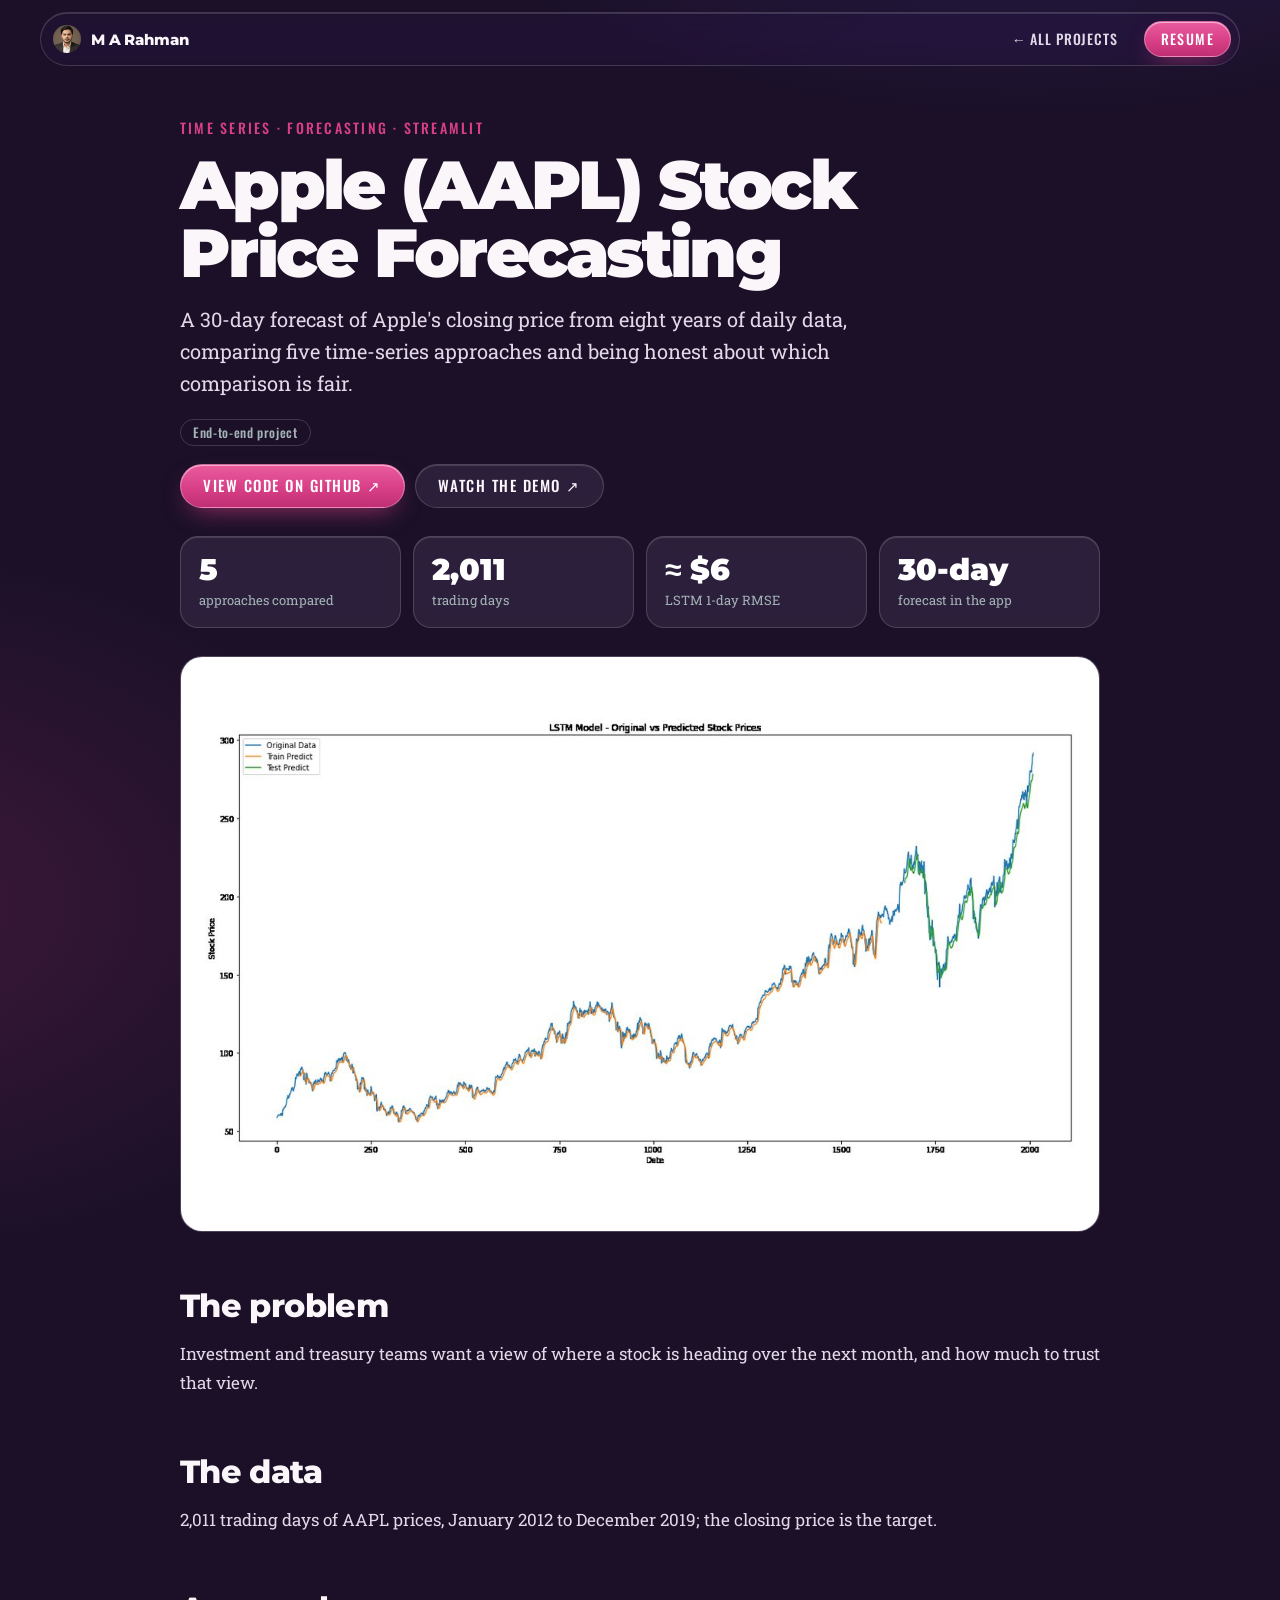
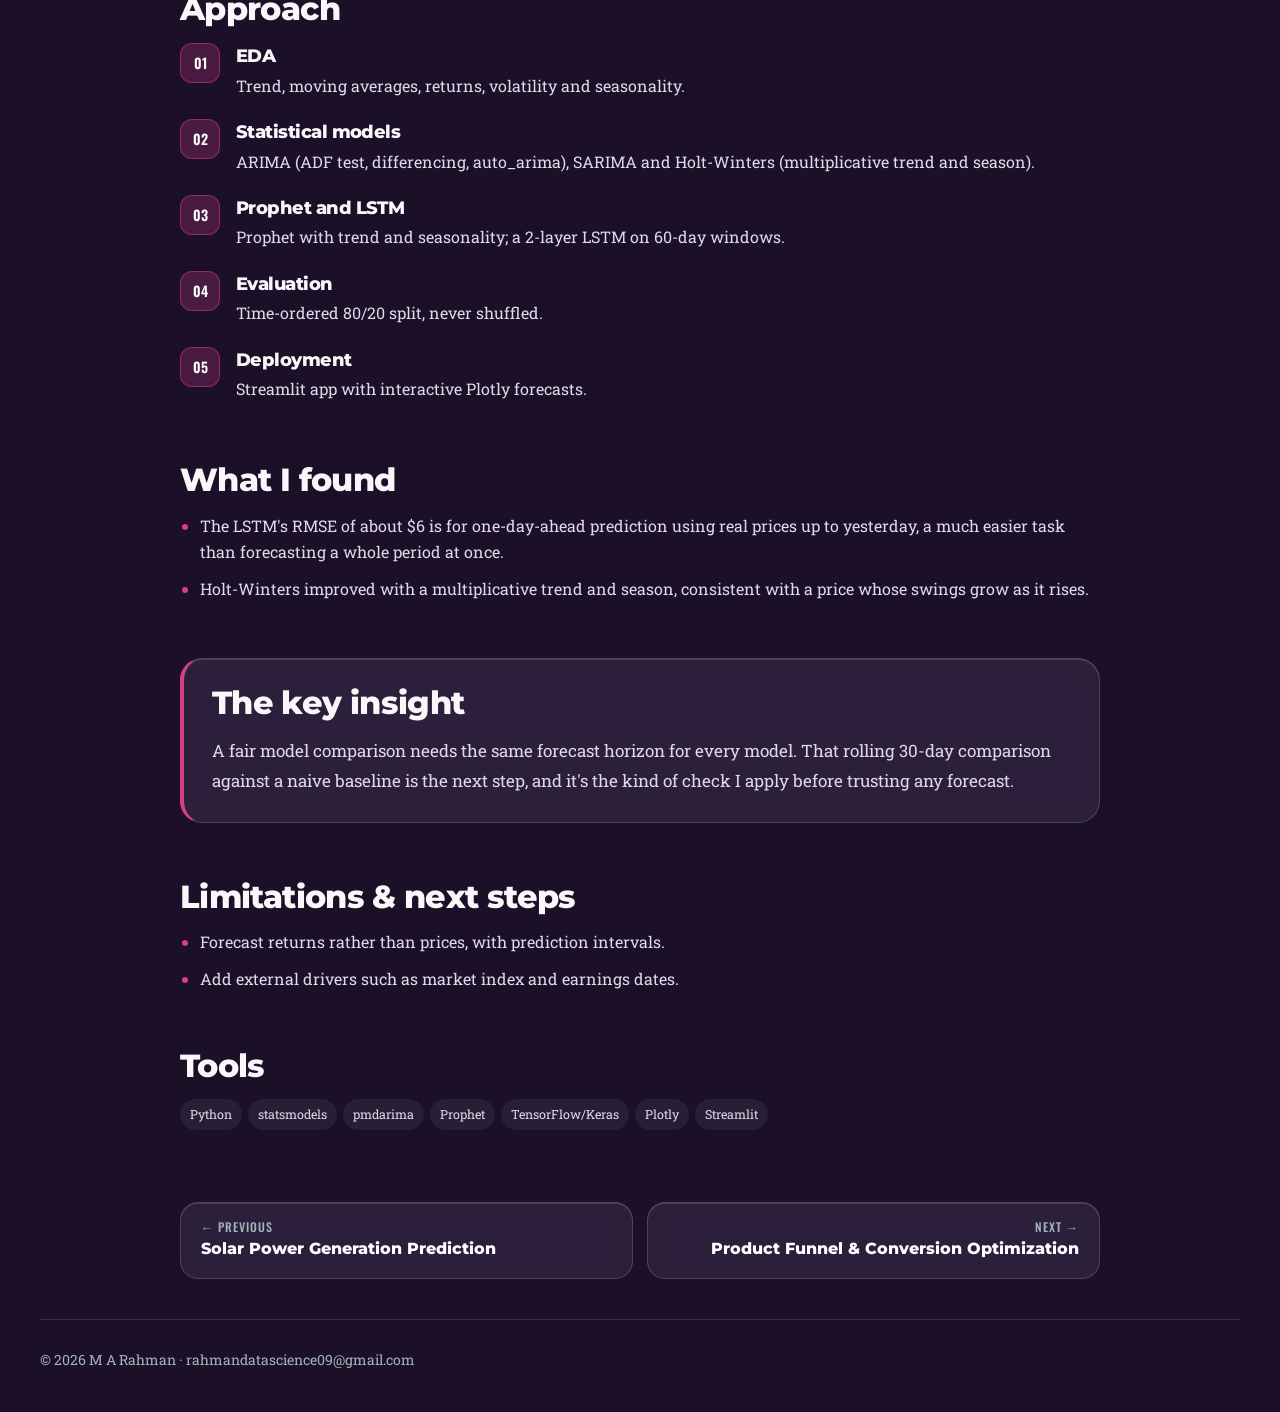
==== work/apple-forecasting.html @ 29d4dafc "Add project case studies, SQL showcase, build log, contact form and visitor analytics" ====
<!DOCTYPE html>
<html lang="en">
<head>
  <meta charset="utf-8">
  <meta name="viewport" content="width=device-width, initial-scale=1">
  <title>Apple (AAPL) Stock Price Forecasting · M A Rahman</title>
  <meta name="description" content="A 30-day forecast of Apple&#x27;s closing price from eight years of daily data, comparing five time-series approaches and being honest about which comparison is fair.">
  <meta property="og:title" content="Apple (AAPL) Stock Price Forecasting · M A Rahman, Data Analyst">
  <meta property="og:description" content="A 30-day forecast of Apple&#x27;s closing price from eight years of daily data, comparing five time-series approaches and being honest about which comparison is fair.">
  <meta property="og:image" content="https://rahman17309.github.io/assets/projects/apple.jpg">
  <meta name="theme-color" content="#1b1028">
  <link rel="icon" href="../assets/profile.jpg">
  <link rel="stylesheet" href="../css/style.css?v=9">
  <link rel="stylesheet" href="../css/case.css?v=9">
</head>
<body class="case">
  <header class="nav case-nav" id="nav">
    <a class="nav__logo" href="../index.html#top"><img src="../assets/profile.jpg" alt="" width="32" height="32"><span>M A Rahman</span></a>
    <a class="case-back" href="../index.html#work">← All projects</a>
    <a class="btn btn--small btn--primary nav__cta" href="../assets/MA_Rahman_Data_Analyst_Resume.pdf" download="MA_Rahman_Data_Analyst_Resume.pdf">Resume</a>
  </header>
  <main class="container case-main">
    <section class="case-hero">
      <p class="eyebrow">Time series · Forecasting · Streamlit</p>
      <h1>Apple (AAPL) Stock Price Forecasting</h1>
      <p class="case-lead">A 30-day forecast of Apple&#x27;s closing price from eight years of daily data, comparing five time-series approaches and being honest about which comparison is fair.</p>
      <p class="case-meta"><span>End-to-end project</span></p>
      <div class="case-links"><a class="btn btn--primary" href="https://github.com/Rahman17309/Apple-Stock-Forecasting" target="_blank" rel="noopener">View code on GitHub ↗</a><a class="btn btn--glass" href="https://www.youtube.com/watch?v=r2wZKC7ocJk" target="_blank" rel="noopener">Watch the demo ↗</a></div>
      <ul class="case-kpis"><li class="glass"><b>5</b><span>approaches compared</span></li><li class="glass"><b>2,011</b><span>trading days</span></li><li class="glass"><b>≈ $6</b><span>LSTM 1-day RMSE</span></li><li class="glass"><b>30-day</b><span>forecast in the app</span></li></ul>
      <img class="case-cover glass" src="../assets/projects/apple.jpg" alt="" width="1200" height="750">
    </section>
    <section class="case-sec"><h2>The problem</h2><p>Investment and treasury teams want a view of where a stock is heading over the next month, and how much to trust that view.</p></section>
    <section class="case-sec"><h2>The data</h2><p>2,011 trading days of AAPL prices, January 2012 to December 2019; the closing price is the target.</p></section>
    <section class="case-sec"><h2>Approach</h2><ol class="case-steps"><li><h3>EDA</h3><p>Trend, moving averages, returns, volatility and seasonality.</p></li><li><h3>Statistical models</h3><p>ARIMA (ADF test, differencing, auto_arima), SARIMA and Holt-Winters (multiplicative trend and season).</p></li><li><h3>Prophet and LSTM</h3><p>Prophet with trend and seasonality; a 2-layer LSTM on 60-day windows.</p></li><li><h3>Evaluation</h3><p>Time-ordered 80/20 split, never shuffled.</p></li><li><h3>Deployment</h3><p>Streamlit app with interactive Plotly forecasts.</p></li></ol></section>
    <section class="case-sec"><h2>What I found</h2><ul class="case-list"><li>The LSTM&#x27;s RMSE of about $6 is for one-day-ahead prediction using real prices up to yesterday, a much easier task than forecasting a whole period at once.</li><li>Holt-Winters improved with a multiplicative trend and season, consistent with a price whose swings grow as it rises.</li></ul></section>
    
    
    <section class="case-sec case-insight glass"><h2>The key insight</h2><p>A fair model comparison needs the same forecast horizon for every model. That rolling 30-day comparison against a naive baseline is the next step, and it&#x27;s the kind of check I apply before trusting any forecast.</p></section>
    <section class="case-sec"><h2>Limitations &amp; next steps</h2><ul class="case-list"><li>Forecast returns rather than prices, with prediction intervals.</li><li>Add external drivers such as market index and earnings dates.</li></ul></section>
    <section class="case-sec"><h2>Tools</h2><ul class="tags"><li>Python</li><li>statsmodels</li><li>pmdarima</li><li>Prophet</li><li>TensorFlow/Keras</li><li>Plotly</li><li>Streamlit</li></ul></section>
    <nav class="case-pager" aria-label="More projects">
      <a class="glass" href="solar-power.html"><span>← Previous</span>Solar Power Generation Prediction</a>
      <a class="glass" href="product-funnel.html"><span>Next →</span>Product Funnel &amp; Conversion Optimization</a>
    </nav>
  </main>
  <footer class="footer container"><p>© 2026 M A Rahman · <a href="mailto:rahmandatascience09@gmail.com">rahmandatascience09@gmail.com</a></p></footer>
  <script data-goatcounter="https://rahman17309.goatcounter.com/count" async src="https://gc.zgo.at/count.js"></script>
</body>
</html>
---- css/style.css ----
/* Self-hosted fonts (SIL Open Font License) */
@font-face { font-family: "Yellowtail"; font-style: normal; font-weight: 400; font-display: swap; src: url("../assets/fonts/yellowtail-latin-400-normal.woff2") format("woff2"); }
@font-face { font-family: "Montserrat"; font-style: normal; font-weight: 600; font-display: swap; src: url("../assets/fonts/montserrat-latin-600-normal.woff2") format("woff2"); }
@font-face { font-family: "Montserrat"; font-style: normal; font-weight: 800; font-display: swap; src: url("../assets/fonts/montserrat-latin-800-normal.woff2") format("woff2"); }
@font-face { font-family: "Montserrat"; font-style: normal; font-weight: 900; font-display: swap; src: url("../assets/fonts/montserrat-latin-900-normal.woff2") format("woff2"); }
@font-face { font-family: "Oswald"; font-style: normal; font-weight: 400; font-display: swap; src: url("../assets/fonts/oswald-latin-400-normal.woff2") format("woff2"); }
@font-face { font-family: "Oswald"; font-style: normal; font-weight: 500; font-display: swap; src: url("../assets/fonts/oswald-latin-500-normal.woff2") format("woff2"); }
@font-face { font-family: "Oswald"; font-style: normal; font-weight: 600; font-display: swap; src: url("../assets/fonts/oswald-latin-600-normal.woff2") format("woff2"); }
@font-face { font-family: "Roboto Slab"; font-style: normal; font-weight: 300; font-display: swap; src: url("../assets/fonts/roboto-slab-latin-300-normal.woff2") format("woff2"); }
@font-face { font-family: "Roboto Slab"; font-style: normal; font-weight: 400; font-display: swap; src: url("../assets/fonts/roboto-slab-latin-400-normal.woff2") format("woff2"); }
@font-face { font-family: "Roboto Slab"; font-style: normal; font-weight: 500; font-display: swap; src: url("../assets/fonts/roboto-slab-latin-500-normal.woff2") format("woff2"); }
/*
VOICE   bold and warm: big heavy headlines with a handwritten accent, condensed caps for labels
IDEA    a night-sky "data galaxy" that reshapes itself for each chapter of the page
PICTURE glowing particle shapes (globe, ring, wave, bar chart, helix, galaxy) behind liquid-glass panels
COLOUR  deep purple #2A1B3D, violet #44318D, pink #D83F87, coral #E98074, mist #A4B3B6
TYPE    Montserrat 800/900 headlines, Yellowtail script accent, Oswald labels, Roboto Slab body
*/
:root {
  --bg: #1b1028;
  --ink: #fbf6fa;
  --ink-2: #e2d9e8;
  --muted: #a4b3b6;
  --line: rgba(255, 255, 255, 0.12);
  --line-2: rgba(255, 255, 255, 0.2);
  --glass: rgba(42, 27, 61, 0.48);
  --glass-2: rgba(68, 49, 141, 0.28);
  --pink: #d83f87;
  --pink-2: #e2589a;
  --coral: #e98074;
  --violet: #44318d;
  --plum: #2a1b3d;

  --font: "Roboto Slab", Georgia, serif;
  --font-display: "Montserrat", -apple-system, "Segoe UI", sans-serif;
  --font-label: "Oswald", "Arial Narrow", sans-serif;
  --font-script: "Yellowtail", "Brush Script MT", cursive;
  --ease-out: cubic-bezier(0.23, 1, 0.32, 1);
  --radius: 24px;
  --container: 1200px;
}

*, *::before, *::after { box-sizing: border-box; min-width: 0; }
html { scroll-behavior: smooth; scroll-padding-top: 84px; -webkit-text-size-adjust: 100%; overflow-x: clip; }
@media (prefers-reduced-motion: reduce) { html { scroll-behavior: auto; } }
body { margin: 0; background: radial-gradient(ellipse 120% 90% at 70% 0%, #44318d 0%, #2a1b3d 45%, #170c22 100%) fixed var(--bg); color: var(--ink); font: 400 16px/1.7 var(--font); letter-spacing: 0; -webkit-font-smoothing: antialiased; overflow-x: clip; }
img { max-width: 100%; display: block; }
a { color: inherit; text-decoration: none; }
ul, ol { margin: 0; padding: 0; list-style: none; }
h1, h2, h3 { margin: 0; font-family: var(--font-display); font-weight: 800; letter-spacing: -0.03em; line-height: 1.08; text-wrap: balance; }
p { margin: 0 0 1em; text-wrap: pretty; }
strong { color: var(--ink); font-weight: 500; }
::selection { background: var(--pink); color: #fff; }
:focus-visible { outline: 2px solid var(--pink); outline-offset: 3px; border-radius: 8px; }
.container { width: min(var(--container), 100% - 48px); margin-inline: auto; }
.skip { position: absolute; left: 16px; top: -60px; z-index: 100; background: var(--pink); color: #fff; padding: 10px 14px; border-radius: 10px; font-weight: 600; }
.skip:focus { top: 16px; }

/* Background terrain (fixed behind the page, fades in after the intro) */
.bg-canvas { position: fixed; inset: 0; width: 100%; height: 100%; z-index: -2; }
.bg-veil { position: fixed; inset: 0; z-index: -1; pointer-events: none; background: radial-gradient(ellipse 80% 70% at 50% 45%, rgba(23,12,34,0) 30%, rgba(23,12,34,0.55) 100%); }

/* Scroll progress */
.progress { position: fixed; inset: 0 0 auto; height: 2px; z-index: 70; }
.progress span { display: block; height: 100%; background: linear-gradient(90deg, var(--pink), var(--coral)); transform-origin: left; transform: scaleX(0); }

/* Glass surface */
.glass { background: var(--glass); border: 1px solid var(--line); backdrop-filter: blur(20px) saturate(160%); -webkit-backdrop-filter: blur(20px) saturate(160%); }

/* Buttons */
.btn { display: inline-flex; align-items: center; justify-content: center; gap: 8px; min-height: 44px; padding: 12px 22px; border-radius: 999px; border: 1px solid transparent; font: 500 15px/1 var(--font-label); text-transform: uppercase; letter-spacing: 0.1em; cursor: pointer; transition: transform 160ms var(--ease-out), background-color 200ms ease, border-color 200ms ease; }
.btn:active { transform: scale(0.97); }
.btn--primary { background: var(--pink); color: #fff; }
.btn--glass { background: rgba(255,255,255,0.08); color: var(--ink); border-color: var(--line-2); backdrop-filter: blur(12px); -webkit-backdrop-filter: blur(12px); }
.btn--small { min-height: 36px; padding: 8px 16px; font-size: 14px; }
@media (hover: hover) and (pointer: fine) {
  .btn--primary:hover { background: var(--pink-2); }
  .btn--glass:hover { background: rgba(255,255,255,0.14); }
}

/* Nav */
.nav { position: fixed; top: 12px; left: 50%; transform: translateX(-50%); z-index: 60; width: min(var(--container), 100% - 24px); display: flex; align-items: center; gap: 16px; padding: 8px 8px 8px 12px; border-radius: 999px; background: rgba(18,18,20,0.66); border: 1px solid var(--line); backdrop-filter: blur(20px) saturate(180%); -webkit-backdrop-filter: blur(20px) saturate(180%); transition: transform 300ms var(--ease-out); }
.nav.is-hidden { transform: translate(-50%, -140%); }
.nav__logo { display: flex; align-items: center; gap: 10px; font: 800 15px/1 var(--font-display); letter-spacing: -0.01em; margin-right: auto; }
.nav__logo img { width: 28px; height: 28px; border-radius: 50%; object-fit: cover; }
.nav__links { display: flex; gap: 2px; }
.nav__links a { position: relative; z-index: 1; padding: 8px 14px; border-radius: 999px; font: 500 13.5px/1.2 var(--font-label); text-transform: uppercase; letter-spacing: 0.12em; color: var(--ink-2); transition: color 200ms ease, background-color 200ms ease; }
.nav__links a.is-active { color: var(--ink); background: rgba(255,255,255,0.1); }
@media (hover: hover) and (pointer: fine) { .nav__links a:hover { color: var(--ink); } }
.nav__icons { display: flex; align-items: center; gap: 6px; }
.icon-btn { display: grid; place-items: center; width: 36px; height: 36px; border-radius: 50%; color: var(--ink-2); transition: background-color 200ms ease, color 200ms ease; }
.icon-btn svg { width: 17px; height: 17px; fill: currentColor; }
@media (hover: hover) and (pointer: fine) { .icon-btn:hover { background: rgba(255,255,255,0.1); color: var(--ink); } }

/* Intro */
.intro { position: relative; min-height: 100svh; display: grid; place-items: center; text-align: center; overflow: hidden; }
.intro__glow { position: absolute; inset: 0; pointer-events: none; background: radial-gradient(circle at 50% 30%, rgba(23,12,34,0.65), rgba(23,12,34,0.25) 35%, transparent 60%); }
.intro__inner { position: relative; padding-block: 120px 96px; }
.intro__portrait { position: relative; width: clamp(160px, 22vw, 230px); aspect-ratio: 1; margin: 0 auto 32px; }
.intro__portrait img { position: relative; width: 100%; height: 100%; border-radius: 50%; object-fit: cover; box-shadow: 0 30px 80px -20px rgba(216,63,135,0.45), 0 0 0 1px rgba(255,255,255,0.12); }
.portrait-ring { position: absolute; inset: -10px; border-radius: 50%; background: conic-gradient(from 0deg, var(--pink), var(--coral), transparent 40%, transparent 60%, var(--pink)); -webkit-mask: radial-gradient(farthest-side, transparent calc(100% - 2px), #000 calc(100% - 1.5px)); mask: radial-gradient(farthest-side, transparent calc(100% - 2px), #000 calc(100% - 1.5px)); animation: spin 8s linear infinite; }
@keyframes spin { to { transform: rotate(360deg); } }
.status { position: absolute; left: 50%; bottom: -6px; transform: translateX(-50%); display: inline-flex; align-items: center; gap: 8px; white-space: nowrap; padding: 7px 14px; border-radius: 999px; font-size: 13px; font-weight: 500; background: rgba(28,28,30,0.85); border: 1px solid var(--line-2); backdrop-filter: blur(12px); }
.status__dot { width: 8px; height: 8px; border-radius: 50%; background: #30d158; box-shadow: 0 0 0 3px rgba(48,209,88,0.25); }
.intro__hello { font: 500 clamp(15px, 1.6vw, 18px)/1.4 var(--font-label); text-transform: uppercase; letter-spacing: 0.12em; color: var(--ink-2); margin-bottom: 18px; }
.intro__title { font-size: clamp(40px, 7vw, 96px); font-weight: 900; letter-spacing: -0.035em; line-height: 1; margin-bottom: 22px; }
.grad { font-family: var(--font-script); font-weight: 400; letter-spacing: 0; font-size: 1.12em; line-height: 1.05; background: linear-gradient(92deg, var(--pink) 0%, var(--coral) 100%); -webkit-background-clip: text; background-clip: text; color: transparent; padding: 0 0.12em; }
.intro__lead { max-width: 620px; margin: 0 auto 34px; font-size: clamp(17px, 1.7vw, 21px); color: var(--muted); }
.intro__actions { display: flex; justify-content: center; flex-wrap: wrap; gap: 12px; margin-bottom: 28px; }
.intro__social { display: flex; justify-content: center; gap: 24px; font-size: 15px; }
.intro__social a { color: var(--pink); }
@media (hover: hover) and (pointer: fine) { .intro__social a:hover { text-decoration: underline; text-underline-offset: 4px; } }
.scroll-cue { position: absolute; left: 50%; bottom: 26px; width: 24px; height: 38px; margin-left: -12px; border: 1.5px solid var(--line-2); border-radius: 999px; }
.scroll-cue span { position: absolute; left: 50%; top: 8px; width: 3px; height: 7px; margin-left: -1.5px; border-radius: 2px; background: var(--ink); animation: cue 1.8s var(--ease-out) infinite; }
@keyframes cue { 0% { transform: translateY(0); opacity: 1; } 70% { transform: translateY(12px); opacity: 0; } 100% { opacity: 0; } }

/* Stats */
.stats { display: grid; grid-template-columns: repeat(4, minmax(0, 1fr)); gap: 14px; margin-top: 40px; }
.stat { border-radius: 20px; padding: 22px 22px 20px; }
.stat b { display: block; font-family: var(--font-display); font-size: clamp(30px, 3.4vw, 42px); font-weight: 900; letter-spacing: -0.035em; line-height: 1.05; font-variant-numeric: tabular-nums; }
.stat span:not(.count) { display: block; margin-top: 6px; color: var(--muted); font-size: 14px; line-height: 1.4; }

/* Sections */
.section { padding-block: clamp(72px, 10vw, 128px); }
.eyebrow { color: var(--pink); font: 500 14px/1.2 var(--font-label); text-transform: uppercase; letter-spacing: 0.16em; margin-bottom: 14px; }
.h2 { font-size: clamp(32px, 5vw, 60px); font-weight: 900; letter-spacing: -0.035em; margin-bottom: 44px; }
.h2 .script, .contact__title .script { font-family: var(--font-script); font-weight: 400; letter-spacing: 0; color: var(--pink); font-size: 1.1em; }
.soft { color: var(--muted); }
.card { border-radius: var(--radius); padding: 28px; }
.card h3 { font-size: 21px; margin-bottom: 10px; }
.card p { color: var(--muted); font-size: 15.5px; margin: 0; }

/* About */
.about__grid { display: grid; grid-template-columns: minmax(0, 1fr) minmax(0, 1.1fr); gap: clamp(32px, 6vw, 80px); align-items: start; }
.about__grid .h2 { margin-bottom: 0; }
.about__text p { color: var(--ink-2); font-size: 18px; }
.facts { display: grid; grid-template-columns: repeat(2, minmax(0, 1fr)); gap: 12px; margin-top: 28px; }
.facts li { padding: 16px 18px; border-radius: 16px; background: var(--glass-2); border: 1px solid var(--line); font-weight: 500; }
.facts span { display: block; font-size: 13px; color: var(--muted); font-weight: 400; margin-bottom: 2px; }

/* Services */
.services__grid { display: grid; grid-template-columns: repeat(4, minmax(0, 1fr)); gap: 16px; }
.card__icon { display: grid; place-items: center; width: 48px; height: 48px; border-radius: 14px; background: linear-gradient(135deg, rgba(216,63,135,0.25), rgba(233,128,116,0.12)); margin-bottom: 22px; }
.card__icon svg { width: 24px; height: 24px; fill: none; stroke: var(--coral); stroke-width: 1.8; stroke-linecap: round; stroke-linejoin: round; }
.services .card { transition: transform 300ms var(--ease-out), border-color 300ms ease; }
@media (hover: hover) and (pointer: fine) { .services .card:hover { transform: translateY(-6px); border-color: rgba(216,63,135,0.4); } }

/* Work cards */
.work__head { display: flex; justify-content: space-between; align-items: end; flex-wrap: wrap; gap: 20px; margin-bottom: 36px; }
.work__head .h2 { margin: 0; }
.filters { display: flex; flex-wrap: wrap; gap: 8px; }
.chip { position: relative; z-index: 1; min-height: 38px; padding: 8px 16px; border-radius: 999px; border: 0; background: transparent; color: var(--ink-2); font: 500 13px/1 var(--font-label); text-transform: uppercase; letter-spacing: 0.1em; cursor: pointer; transition: background-color 200ms ease, color 200ms ease, border-color 200ms ease, transform 160ms var(--ease-out); }
.chip:active { transform: scale(0.97); }
.chip.is-active { color: #fff; }
.cards { display: grid; grid-template-columns: repeat(3, minmax(0, 1fr)); gap: 20px; }
.pcard { display: flex; flex-direction: column; border-radius: var(--radius); overflow: hidden; transition: transform 350ms var(--ease-out), border-color 300ms ease, box-shadow 350ms var(--ease-out); }
.pcard.is-hidden { display: none; }
.pcard__media { position: relative; display: block; aspect-ratio: 16 / 10; overflow: hidden; background: #fff; }
.pcard__media img { width: 100%; height: 100%; object-fit: cover; object-position: left top; transition: transform 700ms var(--ease-out); }
.badge { position: absolute; top: 12px; left: 12px; padding: 5px 10px; border-radius: 999px; background: var(--pink); color: #fff; font-size: 12px; font-weight: 600; }
.pcard__body { display: flex; flex-direction: column; flex: 1; padding: 22px 22px 24px; }
.pcard__body > .pcard__kicker { font: 500 12.5px/1.3 var(--font-label); text-transform: uppercase; letter-spacing: 0.12em; color: var(--coral); margin-bottom: 8px; }
.pcard h3 { font-size: 21px; margin-bottom: 10px; line-height: 1.2; }
.pcard h3 a { background-image: linear-gradient(currentColor, currentColor); background-size: 0 1px; background-repeat: no-repeat; background-position: 0 100%; transition: background-size 300ms var(--ease-out); }
.pcard__body > p { color: var(--muted); font-size: 15px; line-height: 1.55; }
.kpis { display: flex; gap: 10px; margin: 4px 0 16px; flex-wrap: wrap; }
.kpis li { padding: 8px 12px; border-radius: 12px; background: rgba(216,63,135,0.1); border: 1px solid rgba(216,63,135,0.22); font-size: 13px; color: var(--ink-2); }
.kpis b { color: var(--ink); font-size: 15px; margin-right: 2px; }
.tags { display: flex; flex-wrap: wrap; gap: 6px; margin-bottom: 18px; }
.tags li { font-size: 12.5px; padding: 5px 10px; border-radius: 999px; background: rgba(255,255,255,0.06); color: var(--ink-2); }
.pcard__links { display: flex; gap: 18px; margin-top: auto; font-size: 15px; font-weight: 500; }
.pcard__links a { color: var(--pink); }
.pcard--text { background: linear-gradient(160deg, rgba(216,63,135,0.35), rgba(68,49,141,0.4) 60%); }
.pcard--text .pcard__body { justify-content: center; padding: 30px; }
.big-num { font-family: var(--font-display); font-size: 84px; font-weight: 900; letter-spacing: -0.05em; line-height: 1; margin: 0 0 8px; background: linear-gradient(180deg, #fff, #f3b1cf); -webkit-background-clip: text; background-clip: text; color: transparent; }
@media (hover: hover) and (pointer: fine) {
  .pcard:hover { transform: translateY(-6px); border-color: rgba(216,63,135,0.35); box-shadow: 0 24px 60px -24px rgba(216,63,135,0.35); }
  .pcard:hover .pcard__media img { transform: scale(1.04); }
  .pcard:hover h3 a { background-size: 100% 1px; }
  .chip:not(.is-active):hover { background: rgba(255,255,255,0.12); color: var(--ink); }
}
.more { text-align: center; margin: 36px 0 0; }
.more a { color: var(--pink); font-weight: 500; }

/* Experience */
.timeline { position: relative; padding-left: 40px; max-width: 920px; }
.timeline__line { position: absolute; left: 10px; top: 14px; bottom: 14px; width: 2px; background: var(--line); border-radius: 2px; }
.timeline__fill { position: absolute; inset: 0; background: linear-gradient(var(--pink), var(--coral)); transform-origin: top; transform: scaleY(0); }
.job { position: relative; border-radius: var(--radius); padding: 26px 28px; margin-bottom: 18px; }
.job__dot { position: absolute; left: -36px; top: 32px; width: 14px; height: 14px; border-radius: 50%; background: var(--plum); border: 2px solid var(--pink); }
.job__head { display: flex; justify-content: space-between; align-items: baseline; flex-wrap: wrap; gap: 6px 16px; margin-bottom: 14px; }
.job h3 { font-size: 22px; }
.job h3 span { color: var(--coral); font-weight: 600; margin-left: 6px; }
.job__when { margin: 0; font-size: 14px; color: var(--muted); }
.job ul li { position: relative; padding-left: 18px; color: var(--ink-2); font-size: 15.5px; margin-bottom: 8px; }
.job ul li::before { content: ""; position: absolute; left: 0; top: 0.7em; width: 6px; height: 6px; border-radius: 50%; background: var(--pink); }

/* Skills */
.skills__grid { display: grid; grid-template-columns: repeat(3, minmax(0, 1fr)); gap: 16px; }
.chips { display: flex; flex-wrap: wrap; gap: 8px; margin-top: 6px; }
.chips li { font-size: 14px; padding: 7px 13px; border-radius: 999px; background: rgba(255,255,255,0.07); border: 1px solid var(--line); color: var(--ink-2); }

/* Contact */
.contact__card { border-radius: 32px; padding: clamp(36px, 6vw, 72px); text-align: center; background: linear-gradient(160deg, rgba(216,63,135,0.3), rgba(68,49,141,0.35) 60%); }
.contact__title { font-size: clamp(38px, 6vw, 72px); font-weight: 900; letter-spacing: -0.035em; margin-bottom: 16px; }
.contact__lead { color: var(--ink-2); max-width: 540px; margin: 0 auto 18px; font-size: 18px; }
.contact__email { font-size: clamp(18px, 2.4vw, 24px); font-weight: 600; margin-bottom: 28px; overflow-wrap: anywhere; }
.contact__email a { color: var(--pink); }
.contact__actions { display: flex; justify-content: center; flex-wrap: wrap; gap: 10px; }

/* Footer */
.footer { display: flex; justify-content: space-between; align-items: center; flex-wrap: wrap; gap: 16px; padding-block: 28px 40px; border-top: 1px solid var(--line); color: var(--muted); font-size: 14px; }
.footer p { margin: 0; }
.footer ul { display: flex; gap: 20px; }
@media (hover: hover) and (pointer: fine) { .footer a:hover { color: var(--ink); } }

/* Back to top + toast */
.to-top { position: fixed; right: 20px; bottom: 20px; z-index: 50; display: grid; place-items: center; width: 46px; height: 46px; border-radius: 50%; background: rgba(28,28,30,0.8); border: 1px solid var(--line-2); backdrop-filter: blur(12px); opacity: 0; transform: translateY(12px); pointer-events: none; transition: opacity 250ms ease, transform 300ms var(--ease-out); }
.to-top.is-visible { opacity: 1; transform: translateY(0); pointer-events: auto; }
.to-top svg { width: 20px; height: 20px; fill: none; stroke: var(--ink); stroke-width: 2; stroke-linecap: round; stroke-linejoin: round; }
.toast { position: fixed; left: 50%; bottom: 28px; z-index: 80; transform: translate(-50%, 16px); opacity: 0; padding: 12px 18px; border-radius: 14px; background: rgba(44,44,46,0.95); border: 1px solid var(--line-2); font-size: 14px; pointer-events: none; transition: opacity 250ms ease, transform 300ms var(--ease-out); }
.toast.is-visible { opacity: 1; transform: translate(-50%, 0); }

/* Motion initial states (only with JS + motion allowed) */
.js-motion .reveal, .js-motion .reveal-intro { opacity: 0; transform: translateY(26px); }
.js-motion .intro__portrait { opacity: 0; transform: scale(0.9); }

/* Responsive */
@media (max-width: 1060px) {
  .services__grid { grid-template-columns: repeat(2, minmax(0, 1fr)); }
  .cards, .skills__grid { grid-template-columns: repeat(2, minmax(0, 1fr)); }
  .stats { grid-template-columns: repeat(2, minmax(0, 1fr)); }
}
@media (max-width: 860px) {
  .about__grid { grid-template-columns: 1fr; }
}
@media (max-width: 600px) {
  body { font-size: 16px; }
  .container { width: min(var(--container), 100% - 32px); }
  .cards, .skills__grid, .services__grid, .facts { grid-template-columns: 1fr; }
  .stats { gap: 10px; }
  .stat { padding: 18px; }
  .job { padding: 22px 20px; }
  .timeline { padding-left: 28px; }
  .timeline__line { left: 4px; }
  .job__dot { left: -30px; }
  .footer { flex-direction: column; align-items: flex-start; }
}
@media (prefers-reduced-motion: reduce) {
  .portrait-ring, .scroll-cue span { animation: none; }
  .pcard, .pcard__media img, .services .card, .btn, .chip { transition: none; }
}

/* ============ Interactivity layer ============ */
/* Rotating role text */
.rotator { color: var(--ink); font-weight: 600; white-space: nowrap; }
.rotator__caret { display: inline-block; width: 2px; height: 1.05em; margin-left: 2px; vertical-align: -0.15em; background: var(--pink); animation: caret 1s steps(1) infinite; }
@keyframes caret { 50% { opacity: 0; } }
.hint-chip { position: fixed; left: 20px; bottom: 20px; z-index: 50; margin: 0; padding: 10px 16px; border-radius: 999px; font-size: 13px; color: var(--ink-2); background: rgba(28,28,30,0.85); border: 1px solid var(--line-2); backdrop-filter: blur(12px); opacity: 0; transform: translateY(10px); pointer-events: none; transition: opacity 300ms ease, transform 400ms var(--ease-out); }
.hint-chip.is-visible { opacity: 1; transform: none; }
@media (max-width: 600px) { .hint-chip { left: 16px; right: 80px; } }

/* Portrait tilt */
.intro__portrait { transform-style: preserve-3d; will-change: transform; }

/* Spotlight that follows the pointer on glass cards */
.glass { position: relative; }
.glass::after { content: ""; position: absolute; inset: 0; border-radius: inherit; pointer-events: none; opacity: 0; transition: opacity 300ms ease;
  background: radial-gradient(420px circle at var(--mx, 50%) var(--my, 50%), rgba(216,63,135,0.16), transparent 45%); }
@media (hover: hover) and (pointer: fine) { .glass:hover::after { opacity: 1; } }

/* Project cards: 3D tilt + quick view */
.pcard { transform-style: preserve-3d; }
.pcard__media { width: 100%; border: 0; padding: 0; cursor: zoom-in; font: inherit; color: inherit; }
.pcard__qv { position: absolute; right: 12px; bottom: 12px; padding: 7px 12px; border-radius: 999px; font-size: 13px; font-weight: 500; color: #fff; background: rgba(0,0,0,0.6); backdrop-filter: blur(10px); opacity: 0; transform: translateY(6px); transition: opacity 200ms ease, transform 250ms var(--ease-out); }
.pcard__media:focus-visible .pcard__qv { opacity: 1; transform: none; }
@media (hover: hover) and (pointer: fine) { .pcard:hover .pcard__qv { opacity: 1; transform: none; } }
@media (hover: none) { .pcard__qv { opacity: 1; transform: none; } }

/* Quick-view modal */
.modal { width: min(920px, 100% - 32px); max-height: min(88vh, 860px); padding: 0; border: 1px solid var(--line-2); border-radius: 28px; background: rgba(42,27,61,0.9); color: var(--ink); backdrop-filter: blur(24px); -webkit-backdrop-filter: blur(24px); overflow: auto; }
.modal::backdrop { background: rgba(0,0,0,0.6); backdrop-filter: blur(6px); }
.modal[open] { animation: modal-in 320ms var(--ease-out); }
@keyframes modal-in { from { opacity: 0; transform: translateY(16px) scale(0.97); } }
.modal__inner { position: relative; }
.modal__close { position: absolute; top: 14px; right: 14px; z-index: 2; width: 40px; height: 40px; border-radius: 50%; border: 0; background: rgba(0,0,0,0.55); color: #fff; font-size: 16px; cursor: pointer; backdrop-filter: blur(10px); }
.modal__media { background: #fff; aspect-ratio: 16 / 9; overflow: hidden; }
.modal__media img { width: 100%; height: 100%; object-fit: contain; }
.modal__body { padding: 28px clamp(22px, 4vw, 40px) 34px; }
.modal__kicker { color: var(--coral); font: 500 13px/1.3 var(--font-label); text-transform: uppercase; letter-spacing: 0.12em; margin-bottom: 8px; }
.modal__body h3 { font-size: clamp(26px, 3.4vw, 36px); margin-bottom: 14px; }
.modal__body > p { color: var(--ink-2); font-size: 17px; }
.modal__links { display: flex; flex-wrap: wrap; gap: 10px; margin-top: 8px; }
@media (prefers-reduced-motion: reduce) { .modal[open] { animation: none; } }

/* Custom cursor (desktop only) */
.cursor { display: none; }
@media (hover: hover) and (pointer: fine) {
  .has-cursor .cursor { display: block; position: fixed; inset: 0; pointer-events: none; z-index: 90; }
  .cursor__dot, .cursor__ring { position: fixed; left: 0; top: 0; border-radius: 50%; pointer-events: none; will-change: transform; }
  .cursor__dot { width: 6px; height: 6px; margin: -3px 0 0 -3px; background: var(--ink); }
  .cursor__ring { width: 36px; height: 36px; margin: -18px 0 0 -18px; border: 1.5px solid rgba(216,63,135,0.7); transition: width 250ms var(--ease-out), height 250ms var(--ease-out), margin 250ms var(--ease-out), background-color 250ms ease, border-color 250ms ease; }
  .has-cursor .cursor.is-hover .cursor__ring { width: 60px; height: 60px; margin: -30px 0 0 -30px; background: rgba(216,63,135,0.12); border-color: rgba(216,63,135,0.9); }
  .has-cursor .cursor.is-down .cursor__ring { width: 28px; height: 28px; margin: -14px 0 0 -14px; }
}
@media (prefers-reduced-motion: reduce) { .rotator__caret { animation: none; } }

/* ============ Liquid glass (Apple-style) ============ */
.nav, .btn--glass, .icon-btn, .filters, .to-top, .status, .hint-chip, .toast, .pcard__qv, .modal__close, .glass, .facts li {
  background: linear-gradient(135deg, rgba(255,255,255,0.16) 0%, rgba(255,255,255,0.05) 45%, rgba(255,255,255,0.09) 100%);
  border: 1px solid rgba(255,255,255,0.2);
  backdrop-filter: blur(22px) saturate(180%) brightness(1.05);
  -webkit-backdrop-filter: blur(22px) saturate(180%) brightness(1.05);
  box-shadow:
    inset 0 1px 0 rgba(255,255,255,0.45),
    inset 0 -1px 0 rgba(255,255,255,0.06),
    inset 0 0 18px rgba(255,255,255,0.05),
    0 10px 30px -12px rgba(10,4,20,0.55);
}
.glass { background: linear-gradient(140deg, rgba(255,255,255,0.11) 0%, rgba(255,255,255,0.03) 40%, rgba(68,49,141,0.18) 100%); }
.nav { background: linear-gradient(135deg, rgba(255,255,255,0.14), rgba(255,255,255,0.04)); }
/* specular sheen across the top edge */
.btn--glass, .nav, .filters, .to-top, .icon-btn { position: relative; overflow: hidden; }
.btn--glass::before, .nav::before, .filters::before, .to-top::before {
  content: ""; position: absolute; inset: 0; border-radius: inherit; pointer-events: none;
  background: linear-gradient(180deg, rgba(255,255,255,0.22) 0%, rgba(255,255,255,0) 45%);
  mix-blend-mode: screen; opacity: 0.6;
}
.icon-btn { border-radius: 50%; color: var(--ink); }
.icon-btn svg { position: relative; }

/* Primary button: glossy pink pill */
.btn--primary {
  background: linear-gradient(180deg, #ea5c9e 0%, var(--pink) 55%, #c02f73 100%);
  border: 1px solid rgba(255,255,255,0.28);
  box-shadow: inset 0 1px 0 rgba(255,255,255,0.5), 0 10px 26px -10px rgba(216,63,135,0.75);
  color: #fff;
}
@media (hover: hover) and (pointer: fine) {
  .btn--primary:hover { background: linear-gradient(180deg, #f070ab 0%, var(--pink-2) 55%, #cf3a80 100%); }
  .btn--glass:hover, .icon-btn:hover { background: linear-gradient(135deg, rgba(255,255,255,0.24), rgba(255,255,255,0.1)); }
}

/* Segmented controls with a sliding glass thumb (nav tabs + project filters) */
.filters { display: inline-flex; gap: 2px; padding: 5px; border-radius: 999px; }
.nav__links { position: relative; padding: 3px; border-radius: 999px; }
.seg-thumb {
  position: absolute; top: 0; left: 0; z-index: 0; border-radius: 999px; pointer-events: none;
  background: linear-gradient(180deg, rgba(255,255,255,0.3), rgba(255,255,255,0.12));
  border: 1px solid rgba(255,255,255,0.35);
  box-shadow: inset 0 1px 0 rgba(255,255,255,0.6), 0 6px 16px -6px rgba(216,63,135,0.6);
  transition: transform 450ms cubic-bezier(0.34, 1.4, 0.5, 1), width 450ms cubic-bezier(0.34, 1.4, 0.5, 1), opacity 200ms ease;
}
.filters .seg-thumb { background: linear-gradient(180deg, #ea5c9e, var(--pink)); border-color: rgba(255,255,255,0.35); }
.nav__links a.is-active { background: transparent; color: #fff; }
@media (prefers-reduced-motion: reduce) { .seg-thumb { transition: none; } }

/* Stats & status tweaks for the new palette */
.status__dot { background: var(--coral); box-shadow: 0 0 0 3px rgba(233,128,116,0.3); }
.kpis li { background: rgba(216,63,135,0.14); border-color: rgba(216,63,135,0.3); }
.card__icon { background: linear-gradient(135deg, rgba(216,63,135,0.35), rgba(68,49,141,0.4)); box-shadow: inset 0 1px 0 rgba(255,255,255,0.35); }
.intro__portrait img { box-shadow: 0 30px 80px -20px rgba(216,63,135,0.55), 0 0 0 1px rgba(255,255,255,0.2); }
.progress span { background: linear-gradient(90deg, var(--pink), var(--coral)); }
.footer { border-top-color: rgba(255,255,255,0.12); }
.modal::backdrop { background: rgba(23,12,34,0.65); }

/* ============ Intro loader + doom drop ============ */
.is-loading, .is-loading body { overflow: hidden; }
.loader {
  --hole: 0%;
  position: fixed; inset: 0; z-index: 200; display: grid; place-items: center; text-align: center; overflow: hidden;
  background: radial-gradient(ellipse 90% 80% at 50% 30%, #44318d 0%, #2a1b3d 55%, #140a1f 100%);
  -webkit-mask: radial-gradient(circle at 50% 50%, transparent var(--hole), #000 calc(var(--hole) + 1%));
  mask: radial-gradient(circle at 50% 50%, transparent var(--hole), #000 calc(var(--hole) + 1%));
}
.loader__inner { width: min(640px, 100% - 40px); }
.fall { display: inline-block; will-change: transform; }
.loader__bars { display: flex; justify-content: center; align-items: flex-end; gap: 6px; height: 70px; margin-bottom: 26px; }
.loader__bars i { display: block; width: 12px; height: 100%; border-radius: 4px; transform-origin: bottom; transform: scaleY(0.08); background: linear-gradient(180deg, var(--coral), var(--pink)); box-shadow: 0 0 18px rgba(216,63,135,0.5); will-change: transform; }
.loader__bars i:nth-child(odd) { background: linear-gradient(180deg, #f3b1cf, #8a5cf6); }
.loader__hello { display: block; font: 500 14px/1.4 var(--font-label); text-transform: uppercase; letter-spacing: 0.2em; color: var(--muted); margin: 0 auto 10px; }
.loader__name { font: 900 clamp(48px, 11vw, 120px)/0.95 var(--font-display); letter-spacing: -0.04em; margin-bottom: 14px; white-space: nowrap; }
.loader__role { display: block; font: 500 clamp(15px, 2vw, 18px)/1.4 var(--font-label); text-transform: uppercase; letter-spacing: 0.16em; color: var(--ink-2); margin: 0 auto 34px; }
.loader__role .script { font-family: var(--font-script); text-transform: none; letter-spacing: 0; font-size: 1.5em; color: var(--pink); }
.loader__progress { display: block; height: 3px; width: 100%; border-radius: 3px; background: rgba(255,255,255,0.12); overflow: hidden; }
.loader__progress span { display: block; height: 100%; transform-origin: left; transform: scaleX(0); background: linear-gradient(90deg, var(--pink), var(--coral)); }
.loader__meta { display: flex; justify-content: space-between; width: 100%; margin-top: 12px; font: 500 13px/1 var(--font-label); text-transform: uppercase; letter-spacing: 0.14em; color: var(--muted); }
.loader__pct { color: var(--ink); font-variant-numeric: tabular-nums; }
.loader__skip { margin-top: 30px; padding: 10px 18px; border-radius: 999px; border: 1px solid rgba(255,255,255,0.2); background: rgba(255,255,255,0.08); color: var(--ink-2); font: 500 12px/1 var(--font-label); text-transform: uppercase; letter-spacing: 0.14em; cursor: pointer; }
@media (hover: hover) and (pointer: fine) { .loader__skip:hover { background: rgba(255,255,255,0.16); color: #fff; } }

/* ============ Header: everything visible, no hamburger ============ */
@media (max-width: 860px) {
  .nav { flex-wrap: wrap; gap: 8px 10px; border-radius: 26px; padding: 8px 10px; top: 8px; width: calc(100% - 16px); }
  .nav__icons { display: flex; }
  .nav__links { display: flex; order: 3; width: 100%; justify-content: space-between; overflow-x: auto; scrollbar-width: none; }
  .nav__links::-webkit-scrollbar { display: none; }
  .nav__links a { padding: 7px 10px; font-size: 12px; letter-spacing: 0.08em; flex: none; }
  html { scroll-padding-top: 120px; }
  .intro__inner { padding-top: 140px; }
}
@media (max-width: 380px) { .nav__logo span { display: none; } }

/* ============ Face-card hero ============ */
.intro { position: relative; min-height: 100svh; display: block; text-align: center; overflow: hidden; isolation: isolate; }
.hero-word {
  position: absolute; left: 50%; top: 46%; transform: translate(-50%, -50%); z-index: 0; margin: 0; white-space: nowrap; pointer-events: none;
  font: 900 clamp(96px, 23vw, 360px)/0.8 var(--font-display); letter-spacing: -0.05em;
  color: rgba(255,255,255,0.07); -webkit-text-stroke: 1.5px rgba(233,128,116,0.35);
}
.hero-face { position: absolute; left: 50%; bottom: 0; z-index: 1; width: min(62vh, 640px, 92vw); transform: translateX(-50%); }
.hero-face img {
  width: 100%; height: auto; display: block;
  -webkit-mask: linear-gradient(to bottom, #000 70%, transparent 98%); mask: linear-gradient(to bottom, #000 70%, transparent 98%);
  filter: drop-shadow(0 30px 60px rgba(216,63,135,0.35)); will-change: transform;
}
.hero-face::before { content: ""; position: absolute; inset: 8% 5% 0; z-index: -1; border-radius: 50% 50% 0 0; background: radial-gradient(circle at 50% 40%, rgba(216,63,135,0.45), rgba(68,49,141,0.25) 45%, transparent 70%); filter: blur(30px); }
.hero-name {
  position: absolute; left: 0; right: 0; bottom: 2vh; z-index: 3; margin: 0; white-space: nowrap;
  font: 900 clamp(60px, 14.5vw, 230px)/0.85 var(--font-display); letter-spacing: -0.055em;
  background: linear-gradient(180deg, #fff 0%, #fbe3ef 45%, rgba(251,227,239,0.15) 100%); -webkit-background-clip: text; background-clip: text; color: transparent;
}
.pills { position: absolute; inset: 0; z-index: 2; pointer-events: none; }
.pill, .bubble {
  position: absolute; padding: 9px 16px; border-radius: 999px; font: 500 14px/1 var(--font-label); letter-spacing: 0.06em; color: var(--ink); white-space: nowrap;
}
.pill { left: calc(50% + var(--x)); top: calc(var(--y) + 6vh); transform: translateX(-50%); pointer-events: auto; animation: bob 6s ease-in-out infinite; }
.pill:nth-child(2n) { animation-delay: -2s; } .pill:nth-child(3n) { animation-delay: -4s; }
@keyframes bob { 50% { margin-top: -10px; } }
.bubble { z-index: 4; font: 400 15px/1 var(--font-script); font-family: var(--font); letter-spacing: 0; }
.bubble--left { left: calc(50% - min(31vw, 430px)); bottom: calc(clamp(60px, 14.5vw, 230px) * 0.85 + 4vh); transform: rotate(-6deg); }
.bubble--right { right: calc(50% - min(31vw, 430px)); bottom: calc(clamp(60px, 14.5vw, 230px) * 0.55 + 4vh); transform: rotate(5deg); pointer-events: auto; }
.bubble--right em { font: 400 1.35em/1 var(--font-script); color: var(--pink); font-style: normal; }
.intro .scroll-cue { z-index: 5; bottom: 14px; }
.intro-sub { text-align: center; padding-block: 90px 10px; }
.intro-sub .intro__title { font-size: clamp(34px, 5.6vw, 76px); }
@media (max-width: 860px) {
  .pill { font-size: 12px; padding: 7px 12px; }
  .pill:nth-child(n+5) { display: none; }
  .pills .pill:nth-child(1) { --x: -30% !important; --y: 14% !important; }
  .pills .pill:nth-child(2) { --x: -32% !important; --y: 24% !important; }
  .pills .pill:nth-child(3) { --x: -28% !important; --y: 34% !important; }
  .pills .pill:nth-child(4) { --x: 30% !important; --y: 18% !important; }
  .hero-face { width: min(100vw, 520px); }
  .bubble { font-size: 13px; }
  .bubble--left { left: 12px; }
  .bubble--right { right: 12px; }
  .intro-sub { padding-top: 60px; }
}
@media (prefers-reduced-motion: reduce) { .pill { animation: none; } }

/* ============ Header frozen at the top ============ */
.nav, .nav.is-hidden { transform: translateX(-50%); }

/* ============ Glass: transparent with a light blur only ============ */
.nav, .btn--glass, .icon-btn, .filters, .to-top, .status, .hint-chip, .toast, .pcard__qv, .modal__close, .glass, .facts li, .pill, .bubble, .chat, .chat-fab {
  background: rgba(255, 255, 255, 0.07);
  border: 1px solid rgba(255, 255, 255, 0.16);
  backdrop-filter: blur(10px) saturate(130%);
  -webkit-backdrop-filter: blur(10px) saturate(130%);
  box-shadow: inset 0 1px 0 rgba(255, 255, 255, 0.14);
}
.nav { background: rgba(42, 27, 61, 0.28); }
.btn--glass::before, .nav::before, .filters::before, .to-top::before { display: none; }
.seg-thumb { background: rgba(255,255,255,0.16); border-color: rgba(255,255,255,0.28); box-shadow: inset 0 1px 0 rgba(255,255,255,0.25); }
.filters .seg-thumb { background: rgba(216,63,135,0.75); }
@media (hover: hover) and (pointer: fine) { .btn--glass:hover, .icon-btn:hover { background: rgba(255,255,255,0.14); } }

/* ============ Chat assistant ============ */
.sr-only { position: absolute; width: 1px; height: 1px; overflow: hidden; clip: rect(0 0 0 0); white-space: nowrap; }
.to-top { bottom: 86px; }
.chat-fab { position: fixed; right: 20px; bottom: 20px; z-index: 65; width: 56px; height: 56px; border-radius: 50%; display: grid; place-items: center; cursor: pointer; color: #fff;
  background: linear-gradient(180deg, #ea5c9e, var(--pink)) !important; border: 1px solid rgba(255,255,255,0.3); box-shadow: 0 12px 30px -10px rgba(216,63,135,0.8) !important; transition: transform 200ms var(--ease-out); }
.chat-fab:active { transform: scale(0.94); }
.chat-fab svg { width: 24px; height: 24px; fill: none; stroke: #fff; stroke-width: 1.8; stroke-linecap: round; stroke-linejoin: round; }
.chat-fab__dot { position: absolute; top: 6px; right: 6px; width: 12px; height: 12px; border-radius: 50%; background: var(--coral); border: 2px solid #2a1b3d; animation: pulse 2s ease-in-out infinite; }
@keyframes pulse { 50% { transform: scale(1.25); } }
.chat { position: fixed; right: 20px; bottom: 88px; z-index: 66; width: min(380px, calc(100vw - 32px)); height: min(560px, calc(100svh - 120px)); display: flex; flex-direction: column; border-radius: 24px; overflow: hidden;
  background: rgba(42,27,61,0.55) !important; backdrop-filter: blur(16px) saturate(140%) !important; animation: chat-in 280ms var(--ease-out); }
.chat[hidden] { display: none; }
@keyframes chat-in { from { opacity: 0; transform: translateY(12px) scale(0.98); } }
.chat__head { display: flex; align-items: center; gap: 12px; padding: 14px 14px 12px 16px; border-bottom: 1px solid rgba(255,255,255,0.12); }
.chat__head img { width: 36px; height: 36px; border-radius: 50%; object-fit: cover; }
.chat__head div { flex: 1; }
.chat__title { margin: 0; font: 800 15px/1.2 var(--font-display); }
.chat__sub { margin: 2px 0 0; font-size: 12px; color: var(--muted); line-height: 1.3; }
.chat__close { width: 34px; height: 34px; border-radius: 50%; border: 0; background: rgba(255,255,255,0.08); color: var(--ink); cursor: pointer; }
.chat__log { flex: 1; overflow-y: auto; padding: 16px; display: flex; flex-direction: column; gap: 10px; }
.msg { max-width: 86%; padding: 10px 14px; border-radius: 18px; font-size: 14px; line-height: 1.55; }
.msg--bot { align-self: flex-start; background: rgba(255,255,255,0.09); border: 1px solid rgba(255,255,255,0.12); border-bottom-left-radius: 6px; }
.msg--user { align-self: flex-end; background: var(--pink); color: #fff; border-bottom-right-radius: 6px; }
.msg a { color: #f7a6cb; text-decoration: underline; text-underline-offset: 3px; }
.typing { display: inline-flex; gap: 4px; }
.typing i { width: 6px; height: 6px; border-radius: 50%; background: var(--ink-2); animation: blink 1s infinite; }
.typing i:nth-child(2) { animation-delay: 0.15s; } .typing i:nth-child(3) { animation-delay: 0.3s; }
@keyframes blink { 50% { opacity: 0.25; } }
.chat__chips { display: flex; gap: 6px; overflow-x: auto; padding: 0 12px 10px; scrollbar-width: none; }
.chat__chips::-webkit-scrollbar { display: none; }
.chat__chips button { flex: none; padding: 7px 12px; border-radius: 999px; border: 1px solid rgba(255,255,255,0.2); background: rgba(255,255,255,0.07); color: var(--ink-2); font: 500 12px/1 var(--font-label); letter-spacing: 0.05em; cursor: pointer; }
.chat__form { display: flex; gap: 8px; padding: 10px 12px 12px; border-top: 1px solid rgba(255,255,255,0.12); }
.chat__form input { flex: 1; min-height: 44px; padding: 0 14px; border-radius: 999px; border: 1px solid rgba(255,255,255,0.18); background: rgba(255,255,255,0.08); color: var(--ink); font: 400 16px/1 var(--font); }
.chat__form input::placeholder { color: var(--muted); }
.chat__form button { width: 44px; height: 44px; border-radius: 50%; border: 0; background: var(--pink); cursor: pointer; display: grid; place-items: center; }
.chat__form button svg { width: 20px; height: 20px; fill: none; stroke: #fff; stroke-width: 2; stroke-linecap: round; stroke-linejoin: round; }
@media (prefers-reduced-motion: reduce) { .chat, .chat-fab__dot { animation: none; } }
/* hero sizing + frozen header fix */
.nav { position: fixed !important; }
.hero-face { width: min(82vh, 880px, 96vw); }
@media (max-width: 860px) {
  .hero-face { width: min(108vw, 520px); }
  .hero-name { font-size: clamp(44px, 15vw, 120px); bottom: 3vh; }
  .hero-word { top: 40%; }
  .bubble--left { bottom: calc(15vw + 6vh); }
  .bubble--right { bottom: calc(15vw * 0.4 + 6vh); right: 12px; }
}
.intro .scroll-cue { display: none; }
@media (max-width: 860px) {
  .hero-name { bottom: 84px; }
  .hero-face { bottom: 60px; }
  .bubble--left { bottom: calc(15vw + 100px); }
  .bubble--right { bottom: calc(15vw * 0.4 + 100px); }
  .pills .pill:nth-child(4) { --x: 24% !important; }
}
.about__photo { margin: 32px 0 0; max-width: 340px; border-radius: 28px; overflow: hidden; border: 1px solid rgba(255,255,255,0.16); box-shadow: 0 30px 70px -30px rgba(216,63,135,0.55); }
.about__photo img { display: block; width: 100%; height: auto; }
@media (max-width: 860px) { .about__photo { max-width: 260px; } }
.about__grid { align-items: start; }
.about__photo { margin-top: 28px; width: 100%; max-width: 260px; aspect-ratio: 4 / 5; border-radius: 22px; }
.about__photo img { width: 100%; height: 100%; object-fit: cover; object-position: 50% 12%; }
@media (max-width: 860px) { .about__photo { max-width: 200px; margin: 20px auto 0; } }
.about__photo { max-width: 220px; }
@media (max-width: 860px) { .about__photo { max-width: 180px; margin: 20px 0 0; } }
/* Mobile hero: skills in a tidy centred row, bubbles level above the name, nothing moves on touch */
@media (max-width: 860px) {
  .intro { display: flex; flex-direction: column; align-items: center; padding-top: 118px; }
  .pills { position: relative; inset: auto; display: flex; flex-wrap: wrap; justify-content: center; gap: 8px; max-width: 340px; margin: 0 auto; padding: 0 12px; }
  .pills .pill, .pills .pill:nth-child(n) { position: static; display: inline-block; left: auto; top: auto; transform: none; animation: none; translate: none !important; }
  .pills .pill:nth-child(n+5) { display: inline-block; }
  .hero-word { top: 36%; }
  .hero-face { bottom: 60px; width: min(100vw, 460px); }
  .hero-face img { transform: none !important; }
  .bubble, .bubble--left, .bubble--right { transform: none; translate: none !important; bottom: calc(84px + 15vw * 0.9); font-size: 13px; padding: 8px 12px; }
  .bubble--left { left: 14px; right: auto; }
  .bubble--right { right: 14px; left: auto; }
}
@media (max-width: 360px) { .bubble { font-size: 12px; } }

/* ============ Case-study link on cards ============ */
.pcard__links a.pcard__case { color: #fff; font-weight: 600; }
.sec-lead { max-width: 640px; color: var(--ink-2); font-size: 17px; line-height: 1.7; margin: 0 0 26px; }

/* ============ SQL showcase ============ */
.sql-tabs { display: inline-flex; flex-wrap: wrap; margin-bottom: 18px; }
.sql-wrap { border-radius: 24px; padding: 8px; }
.sql-panel { display: grid; grid-template-columns: minmax(220px, 0.8fr) 2fr; gap: 8px; }
.sql-panel[hidden] { display: none; }
.sql-q { padding: 22px; }
.sql-ask { margin: 0 0 8px; font: 500 12px/1 var(--font-label); letter-spacing: 0.1em; text-transform: uppercase; color: var(--pink); }
.sql-q h3 { margin: 0 0 10px; font: 800 22px/1.25 var(--font-display); }
.sql-q p { color: var(--ink-2); line-height: 1.65; margin: 0 0 14px; }
.sql-tech { display: inline-block; padding: 6px 12px; border-radius: 999px; border: 1px solid rgba(255,255,255,0.16); font: 500 12px/1.3 var(--font-label) !important; letter-spacing: 0.05em; color: var(--muted) !important; }
.sql-code { min-width: 0; border-radius: 18px; background: rgba(12, 6, 20, 0.72); border: 1px solid rgba(255,255,255,0.08); overflow: hidden; }
.sql-bar { display: flex; justify-content: space-between; align-items: center; gap: 10px; padding: 10px 14px; border-bottom: 1px solid rgba(255,255,255,0.08); font: 500 12px/1 var(--font-label); letter-spacing: 0.05em; color: var(--muted); }
.sql-bar span:last-child { display: flex; gap: 12px; align-items: center; }
.sql-bar a, .sql-copy { color: var(--ink-2); font: inherit; background: none; border: 0; cursor: pointer; padding: 4px 0; }
.sql-bar a:hover, .sql-copy:hover { color: #fff; }
.sql-code pre { margin: 0; padding: 16px 18px; max-height: 440px; overflow: auto; font: 13px/1.6 ui-monospace, SFMono-Regular, Menlo, Consolas, monospace; color: #e8e1f0; tab-size: 4; }
.t-kw { color: #f472b6; font-weight: 600; } .t-fn { color: #93c5fd; } .t-num { color: #fdba74; } .t-str { color: #86efac; } .t-com { color: #8b7a9e; font-style: italic; }
@media (max-width: 860px) { .sql-panel { grid-template-columns: 1fr; } .sql-q { padding: 16px 14px 6px; } .sql-code pre { font-size: 12px; max-height: 360px; } }

/* ============ Build log ============ */
.log-now { border-radius: 22px; padding: 22px 24px; margin-bottom: 18px; }
.log-now__label { margin: 0 0 8px; display: flex; align-items: center; gap: 8px; font: 500 12px/1 var(--font-label); letter-spacing: 0.1em; text-transform: uppercase; color: var(--coral); }
.live-dot { width: 8px; height: 8px; border-radius: 50%; background: #4ade80; box-shadow: 0 0 0 0 rgba(74,222,128,0.6); animation: live 1.8s infinite; }
@keyframes live { 70% { box-shadow: 0 0 0 8px rgba(74,222,128,0); } 100% { box-shadow: 0 0 0 0 rgba(74,222,128,0); } }
.log-now h3 { margin: 0 0 14px; font: 800 22px/1.25 var(--font-display); }
.log-bar { height: 8px; border-radius: 99px; background: rgba(255,255,255,0.1); overflow: hidden; }
.log-bar span { display: block; height: 100%; border-radius: inherit; background: linear-gradient(90deg, var(--violet), var(--pink), var(--coral)); }
.log-now__meta { margin: 10px 0 0; font-size: 14px; color: var(--muted); }
.log-list { list-style: none; padding: 0; margin: 0; display: grid; grid-template-columns: repeat(3, 1fr); gap: 14px; }
.log-item { border-radius: 20px; padding: 20px; display: flex; flex-direction: column; }
.log-item time { font: 500 12px/1 var(--font-label); letter-spacing: 0.08em; color: var(--muted); text-transform: uppercase; }
.log-tag { margin: 10px 0 4px; font: 500 13px/1.3 var(--font-label); letter-spacing: 0.04em; color: var(--pink); }
.log-item h3 { margin: 0 0 10px; font: 700 18px/1.3 var(--font-display); }
.log-item ul { margin: 0 0 14px; padding-left: 18px; color: var(--ink-2); font-size: 14px; line-height: 1.6; flex: 1; }
.log-item a { font-size: 14px; color: #f7a6cb; }
@media (max-width: 960px) { .log-list { grid-template-columns: 1fr; } }
@media (prefers-reduced-motion: reduce) { .live-dot { animation: none; } }

/* ============ Contact form ============ */
.cform { margin-top: 30px; padding-top: 26px; border-top: 1px solid rgba(255,255,255,0.12); display: grid; gap: 14px; text-align: left; max-width: 640px; margin-inline: auto; }
.cform__title { margin: 0; font: 500 13px/1 var(--font-label); letter-spacing: 0.1em; text-transform: uppercase; color: var(--muted); text-align: center; }
.cform__row { display: grid; grid-template-columns: 1fr 1fr; gap: 14px; }
.cform label { display: grid; gap: 6px; }
.cform label span { font-size: 13px; color: var(--muted); }
.cform input, .cform textarea { width: 100%; padding: 12px 14px; border-radius: 14px; border: 1px solid rgba(255,255,255,0.16); background: rgba(255,255,255,0.06); color: var(--ink); font: 400 16px/1.5 var(--font); resize: vertical; }
.cform input:focus, .cform textarea:focus { outline: 2px solid var(--pink); outline-offset: 1px; }
.cform .btn { justify-self: center; }
.cform__status { margin: 0; min-height: 1.4em; text-align: center; font-size: 14px; }
.cform__status.is-ok { color: #86efac; } .cform__status.is-err { color: #fca5a5; }
.cform__status a { color: inherit; text-decoration: underline; }
@media (max-width: 640px) { .cform__row { grid-template-columns: 1fr; } }
.log-item ul, .case-list { list-style: disc; }
.log-item ul li, .case-list li { display: list-item; }
.sql-tabs .chip { border-radius: 999px; transition: background 200ms, color 200ms; }
.sql-tabs .chip.is-active { background: rgba(216,63,135,0.85); color: #fff; }
@media (max-width: 860px) { .sql-tabs { display: flex; flex-wrap: nowrap; overflow-x: auto; scrollbar-width: none; max-width: 100%; } .sql-tabs .chip { flex: none; } }
---- css/case.css ----
/* Project case-study pages */
body.case { background: radial-gradient(1200px 700px at 80% -10%, rgba(68,49,141,0.55), transparent 60%), radial-gradient(900px 600px at -10% 30%, rgba(216,63,135,0.18), transparent 60%), var(--bg); }
.case-nav { gap: 12px; }
.case-back { margin-left: auto; padding: 8px 14px; border-radius: 999px; font: 500 14px/1 var(--font-label); letter-spacing: 0.06em; text-transform: uppercase; color: var(--ink-2); }
.case-back:hover { color: #fff; background: rgba(255,255,255,0.08); }
.case-main { padding-top: 120px; max-width: 920px; }
.case-hero h1 { margin: 10px 0 16px; font: 900 clamp(36px, 6vw, 68px)/1 var(--font-display); letter-spacing: -0.04em; }
.case-lead { font-size: clamp(17px, 2vw, 20px); line-height: 1.6; color: var(--ink-2); max-width: 760px; }
.case-meta { display: flex; flex-wrap: wrap; gap: 8px; margin: 18px 0; }
.case-meta span { padding: 6px 12px; border-radius: 999px; border: 1px solid rgba(255,255,255,0.16); font: 500 13px/1 var(--font-label); letter-spacing: 0.05em; color: var(--muted); }
.case-links { display: flex; flex-wrap: wrap; gap: 10px; margin-bottom: 28px; }
.case-kpis { list-style: none; padding: 0; margin: 0 0 28px; display: grid; grid-template-columns: repeat(4, 1fr); gap: 12px; }
.case-kpis li { padding: 18px; border-radius: 18px; display: flex; flex-direction: column; gap: 6px; }
.case-kpis b { font: 900 clamp(22px, 3vw, 30px)/1 var(--font-display); color: #fff; }
.case-kpis span { font-size: 13px; color: var(--muted); line-height: 1.4; }
.case-cover { width: 100%; height: auto; border-radius: 22px; display: block; }
.case-sec { margin-top: 56px; }
.case-sec h2 { font: 800 clamp(24px, 3vw, 32px)/1.15 var(--font-display); letter-spacing: -0.02em; margin: 0 0 14px; }
.case-sec > p { font-size: 17px; line-height: 1.75; color: var(--ink-2); }
.case-steps { list-style: none; counter-reset: s; padding: 0; margin: 0; display: grid; gap: 14px; }
.case-steps li { counter-increment: s; position: relative; padding: 4px 0 4px 56px; }
.case-steps li::before { content: counter(s, decimal-leading-zero); position: absolute; left: 0; top: 2px; width: 40px; height: 40px; border-radius: 12px; display: grid; place-items: center; font: 600 14px/1 var(--font-label); color: #fff; background: rgba(216,63,135,0.25); border: 1px solid rgba(216,63,135,0.5); }
.case-steps h3 { margin: 0 0 4px; font: 700 18px/1.3 var(--font-display); }
.case-steps p { margin: 0; color: var(--ink-2); line-height: 1.65; }
.case-list { padding-left: 20px; display: grid; gap: 10px; color: var(--ink-2); line-height: 1.65; font-size: 16px; }
.case-list li::marker { color: var(--pink); }
.case-table { margin-top: 22px; border-radius: 18px; overflow-x: auto; }
.case-table table { width: 100%; border-collapse: collapse; font-size: 15px; }
.case-table caption { text-align: left; padding: 16px 18px 6px; font: 600 14px/1.3 var(--font-label); letter-spacing: 0.05em; color: var(--muted); }
.case-table th, .case-table td { padding: 12px 18px; text-align: left; border-bottom: 1px solid rgba(255,255,255,0.08); white-space: nowrap; }
.case-table th { color: var(--muted); font-weight: 500; }
.case-table tbody tr:first-child td { color: #fff; font-weight: 600; }
.case-figs { display: grid; gap: 18px; }
.case-figs figure { margin: 0; border-radius: 18px; overflow: hidden; }
.case-figs img { display: block; width: 100%; height: auto; background: #fff; }
.case-figs figcaption { padding: 12px 16px; font-size: 14px; color: var(--muted); }
.case-embed { border-radius: 18px; overflow: hidden; height: min(80vh, 760px); }
.case-embed iframe { width: 100%; height: 100%; border: 0; background: #f8fafc; }
.case-note { font-size: 14px; color: var(--muted); }
.case-note a, .case-sec a:not(.btn) { color: #f7a6cb; }
.case-insight { padding: 26px 28px; border-radius: 22px; border-left: 4px solid var(--pink) !important; }
.case-insight p { margin: 0; }
.case-pager { margin: 72px 0 40px; display: grid; grid-template-columns: 1fr 1fr; gap: 14px; }
.case-pager a { padding: 18px 20px; border-radius: 18px; display: flex; flex-direction: column; gap: 6px; font: 700 16px/1.3 var(--font-display); color: #fff; }
.case-pager a:last-child { text-align: right; }
.case-pager span { font: 500 12px/1 var(--font-label); letter-spacing: 0.08em; text-transform: uppercase; color: var(--muted); }
@media (max-width: 760px) {
  .case-main { padding-top: 96px; }
  .case-nav .nav__logo span { display: none; }
  .case-kpis { grid-template-columns: 1fr 1fr; }
  .case-pager { grid-template-columns: 1fr; }
  .case-pager a:last-child { text-align: left; }
  .case-embed { height: 70vh; }
}
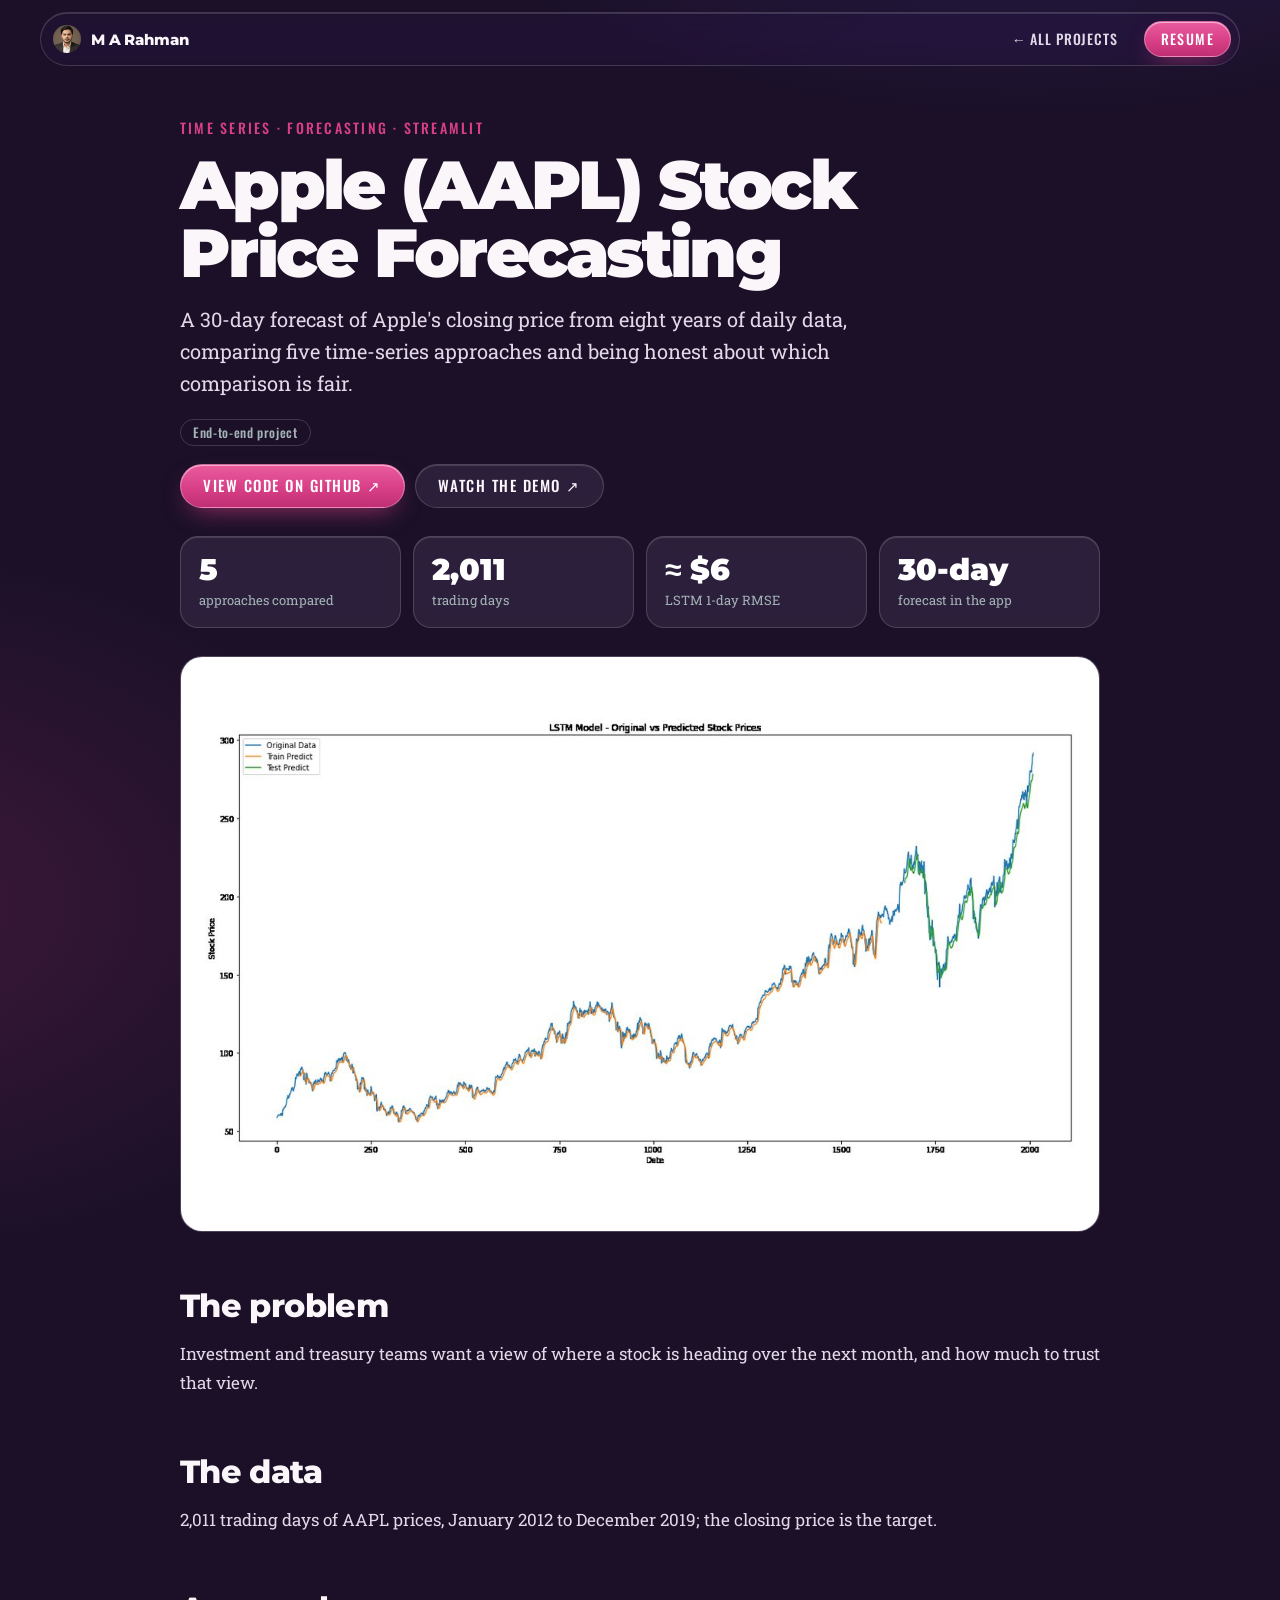
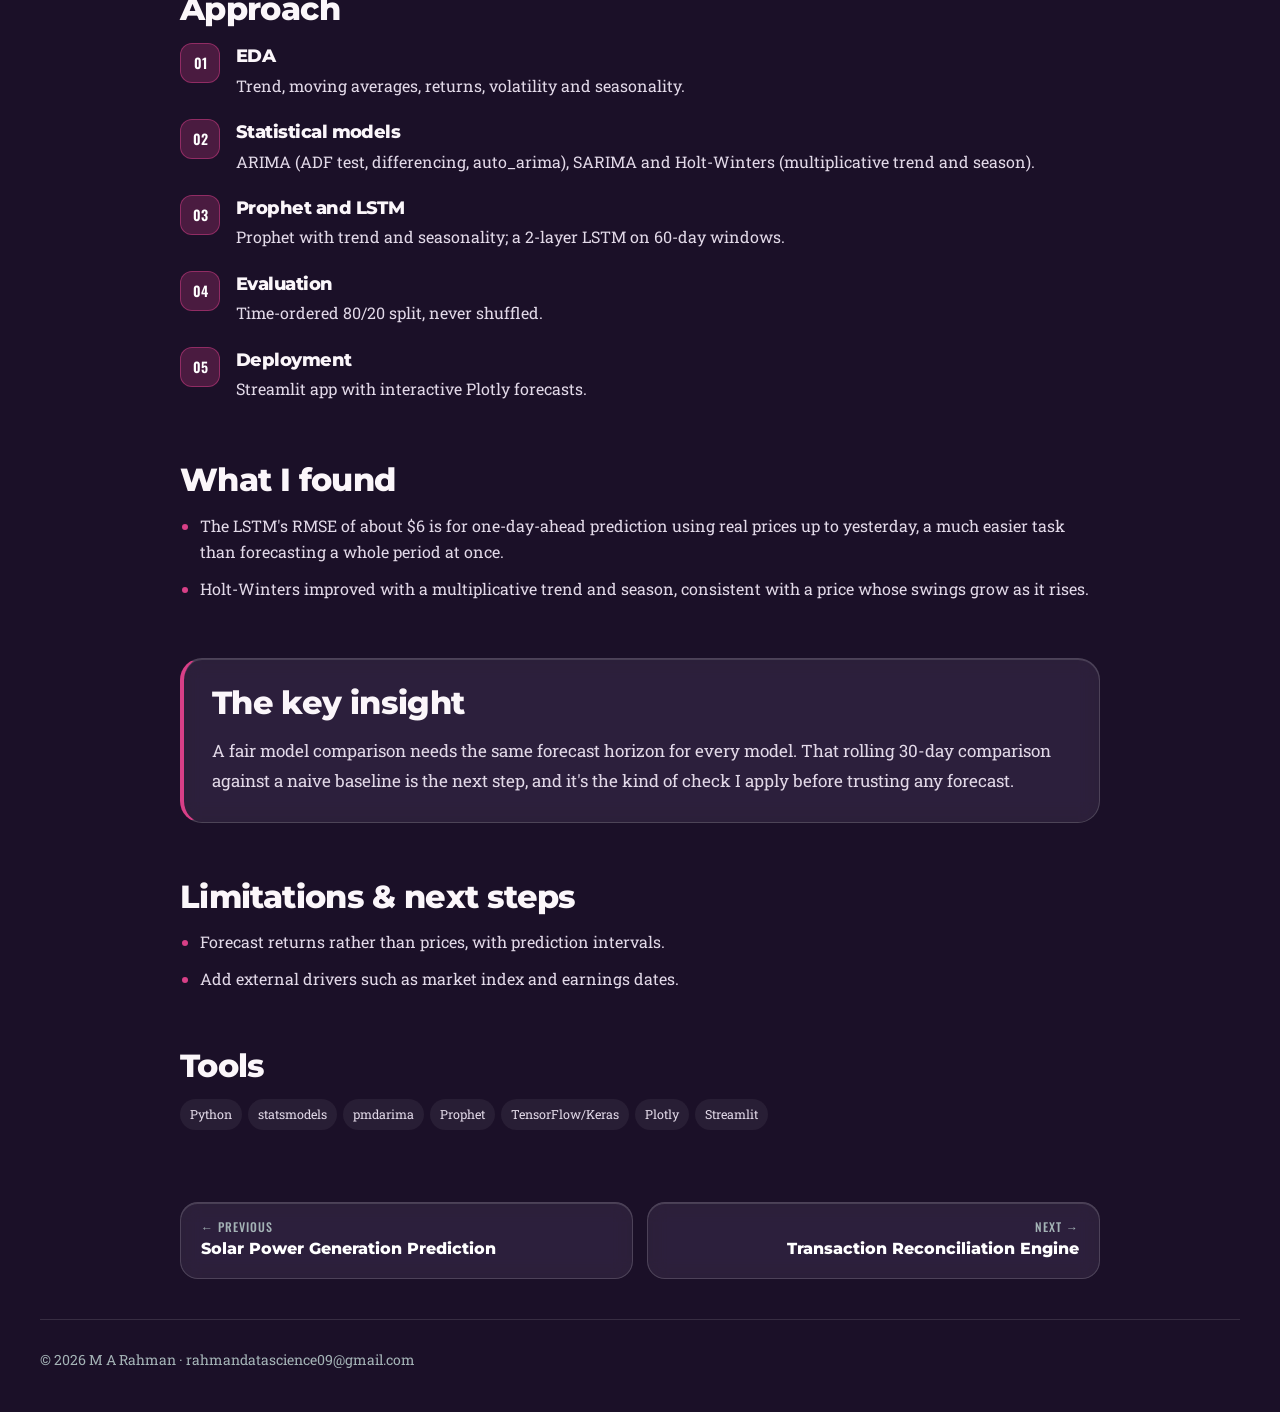
==== commit ddcfbc60: "Case study: Transaction Reconciliation Engine (page, cover, 4 charts)" ====
--- a/work/apple-forecasting.html
+++ b/work/apple-forecasting.html
@@ -17,7 +17,7 @@
   <header class="nav case-nav" id="nav">
     <a class="nav__logo" href="../index.html#top"><img src="../assets/profile.jpg" alt="" width="32" height="32"><span>M A Rahman</span></a>
     <a class="case-back" href="../index.html#work">← All projects</a>
-    <a class="btn btn--small btn--primary nav__cta" href="../assets/MA_Rahman_Data_Analyst_Resume.pdf" download="MA_Rahman_Data_Analyst_Resume.pdf">Resume</a>
+    <a class="btn btn--small btn--primary nav__cta" href="../assets/MA_Rahman_Data_Analyst_Resume.pdf" target="_blank" rel="noopener">Resume</a>
   </header>
   <main class="container case-main">
     <section class="case-hero">
@@ -40,7 +40,7 @@
     <section class="case-sec"><h2>Tools</h2><ul class="tags"><li>Python</li><li>statsmodels</li><li>pmdarima</li><li>Prophet</li><li>TensorFlow/Keras</li><li>Plotly</li><li>Streamlit</li></ul></section>
     <nav class="case-pager" aria-label="More projects">
       <a class="glass" href="solar-power.html"><span>← Previous</span>Solar Power Generation Prediction</a>
-      <a class="glass" href="product-funnel.html"><span>Next →</span>Product Funnel &amp; Conversion Optimization</a>
+      <a class="glass" href="reconciliation-engine.html"><span>Next →</span>Transaction Reconciliation Engine</a>
     </nav>
   </main>
   <footer class="footer container"><p>© 2026 M A Rahman · <a href="mailto:rahmandatascience09@gmail.com">rahmandatascience09@gmail.com</a></p></footer>
